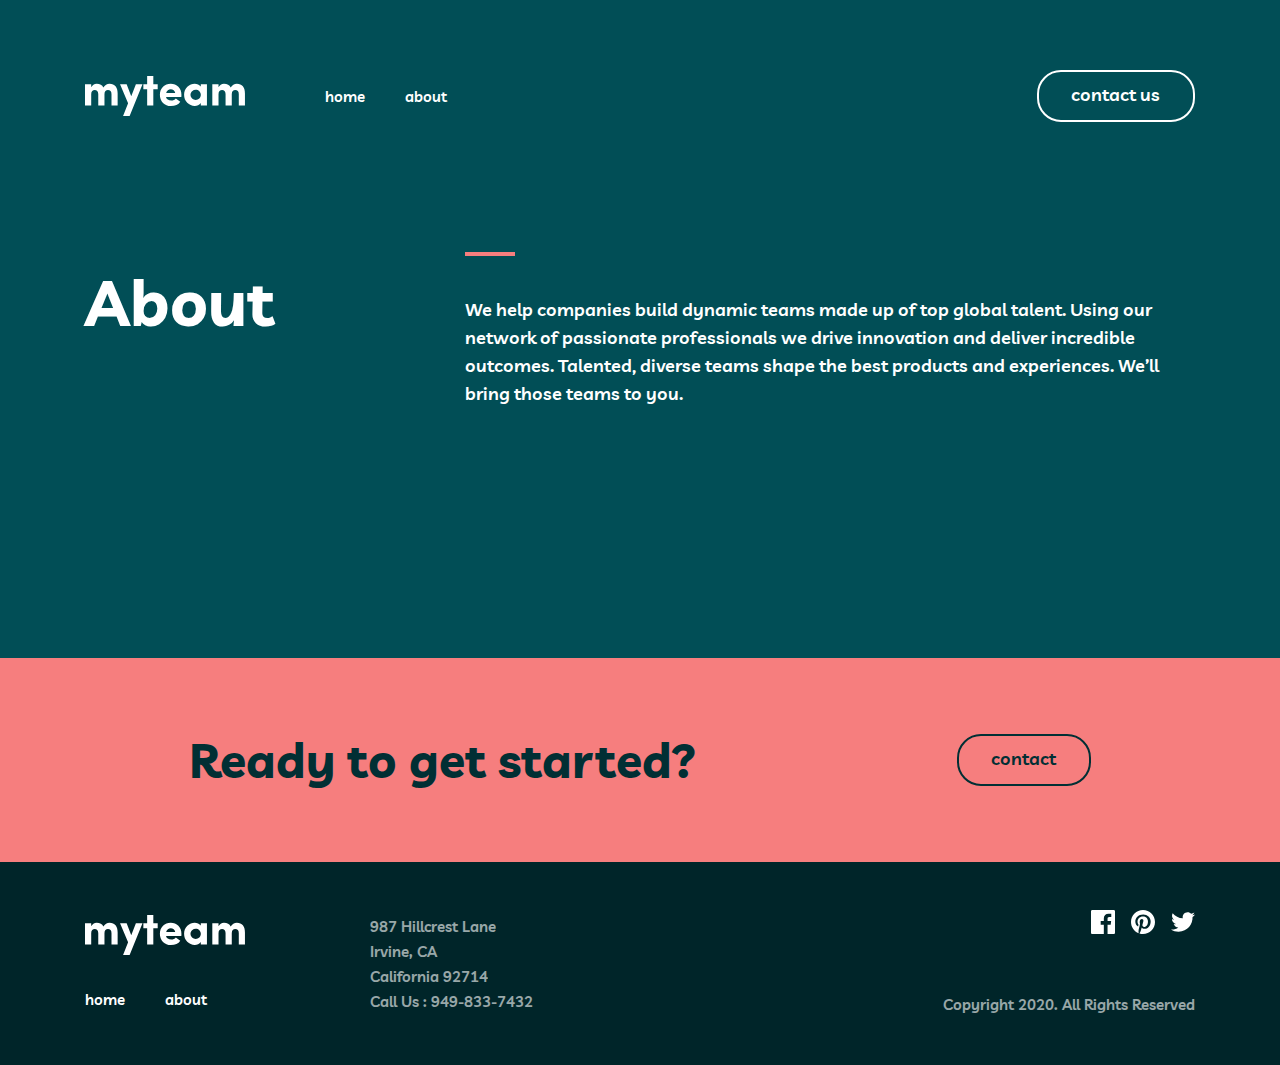
==== about.html @ 760d14e8 "Add global HTMLs of about page" ====
<!DOCTYPE html>
<html lang="en">
<head>
    <meta charset="UTF-8">
    <meta name="viewport" content="width=device-width, initial-scale=1.0">
    <title>About</title>
    
    <!-- Styles -->
    <link rel="stylesheet" href="css/normalize.css">
    <link rel="stylesheet" href="css/styles.css">
</head>
<body>
    <!-- SITE-HEADER -->
    <header class="site-header">
        <div class="site-header__container container">
            <a class="site-header__logo logo" href="index.html">
                <img class="logo__img" src="img/logo.svg" alt="Site logo" width="160" height="40">
            </a>
            <nav class="site-header__sitenav sitenav">
                <ul class="sitenav__list">
                    <li class="sitenav__item"><a class="sitenav__link" href="#">home</a></li>
                    <li class="sitenav__item"><a class="sitenav__link" href="#">about</a></li>
                </ul>
            </nav>
            
            <button class="button button--header">contact us</button>
        </div>
    </header>

    <main class="main-content">
        <!-- HERO -->
        <div class="hero hero-about">
            <div class="hero__container container">
                <h1 class="hero__title hero-about__title">About</h1>
                <div class="hero__info hero-about__info">
                    <div class="line line--red"></div>
                    <p class="hero__info--text hero-about--text">We help companies build dynamic teams made up of top global talent. Using our network of passionate professionals we drive innovation and deliver incredible outcomes. Talented, diverse teams shape the best products and experiences. We’ll bring those teams to you.</p>
                </div>
            </div>
        </div>
        
        
        <!-- CTA -->
        <div class="cta">
            <div class="container cta__container">
                <h2 class="cta__text">Ready to get started?</h2>
                <button class="button button--cta">contact</button>
            </div>
        </div>
    </main>


    <!-- SITE-FOOTER -->
    <footer class="site-footer">
        <div class="site-footer__container container">
            <div class="site-footer__navigator">
                <a class="site-footer__logo logo" href="index.html">
                    <img class="logo__img" src="img/logo.svg" alt="Site logo" width="160" height="40">
                </a>
                <nav class="site-footer__sitenav sitenav">
                    <ul class="sitenav__list">
                        <li class="sitenav__item"><a class="sitenav__link" href="#">home</a></li>
                        <li class="sitenav__item"><a class="sitenav__link" href="#">about</a></li>
                    </ul>
                </nav>
            </div>
            
            <div class="site-footer__address">
                <p class="site-footer__text">987 Hillcrest Lane</p>
                <p class="site-footer__text">Irvine, CA</p>
                <p class="site-footer__text">California 92714</p>
                <p class="site-footer__text">Call Us : 949-833-7432</p>
            </div>
            
            <div class="site-footer__socials socials">
                <ul class="socials__list">
                    <li class="socials__item">
                        <a class="socials__link" href="#">
                            <svg class="socials__icon" width="24" height="24" viewBox="0 0 24 24" fill="none" xmlns="http://www.w3.org/2000/svg">
                                <path d="M22.675 0H1.325C0.593 0 0 0.593 0 1.325V22.676C0 23.407 0.593 24 1.325 24H12.82V14.706H9.692V11.084H12.82V8.413C12.82 5.313 14.713 3.625 17.479 3.625C18.804 3.625 19.942 3.724 20.274 3.768V7.008L18.356 7.009C16.852 7.009 16.561 7.724 16.561 8.772V11.085H20.148L19.681 14.707H16.561V24H22.677C23.407 24 24 23.407 24 22.675V1.325C24 0.593 23.407 0 22.675 0Z" fill="currentColor"/>
                            </svg>
                        </a>
                    </li>
                    <li class="socials__item">
                        <a class="socials__link" href="#">
                            <svg class="socials__icon" width="24" height="24" viewBox="0 0 24 24" fill="none" xmlns="http://www.w3.org/2000/svg">
                                <path d="M12 0C5.373 0 0 5.372 0 12C0 17.084 3.163 21.426 7.627 23.174C7.522 22.225 7.427 20.769 7.669 19.733C7.887 18.796 9.076 13.768 9.076 13.768C9.076 13.768 8.717 13.049 8.717 11.986C8.717 10.318 9.684 9.072 10.888 9.072C11.911 9.072 12.406 9.841 12.406 10.762C12.406 11.791 11.751 13.33 11.412 14.757C11.129 15.951 12.011 16.926 13.189 16.926C15.322 16.926 16.961 14.677 16.961 11.431C16.961 8.558 14.897 6.549 11.949 6.549C8.535 6.549 6.531 9.11 6.531 11.756C6.531 12.787 6.928 13.894 7.424 14.494C7.522 14.613 7.536 14.718 7.507 14.839L7.174 16.199C7.121 16.419 7 16.466 6.772 16.36C5.273 15.662 4.336 13.471 4.336 11.711C4.336 7.926 7.086 4.449 12.265 4.449C16.428 4.449 19.663 7.416 19.663 11.38C19.663 15.516 17.056 18.844 13.436 18.844C12.22 18.844 11.077 18.213 10.686 17.466L9.938 20.319C9.667 21.362 8.936 22.669 8.446 23.465C9.57 23.812 10.763 24 12 24C18.627 24 24 18.627 24 12C24 5.372 18.627 0 12 0Z" fill="currentColor"/>
                            </svg>
                        </a>
                    </li>
                    <li class="socials__item">
                        <a class="socials__link" href="#">
                            <svg class="socials__icon" width="24" height="20" viewBox="0 0 24 20" fill="none" xmlns="http://www.w3.org/2000/svg">
                                <path d="M24 2.55699C23.117 2.94899 22.168 3.21299 21.172 3.33199C22.189 2.72299 22.97 1.75799 23.337 0.607986C22.386 1.17199 21.332 1.58199 20.21 1.80299C19.313 0.845986 18.032 0.247986 16.616 0.247986C13.437 0.247986 11.101 3.21399 11.819 6.29299C7.728 6.08799 4.1 4.12799 1.671 1.14899C0.381 3.36199 1.002 6.25699 3.194 7.72299C2.388 7.69699 1.628 7.47599 0.965 7.10699C0.911 9.38799 2.546 11.522 4.914 11.997C4.221 12.185 3.462 12.229 2.69 12.081C3.316 14.037 5.134 15.46 7.29 15.5C5.22 17.123 2.612 17.848 0 17.54C2.179 18.937 4.768 19.752 7.548 19.752C16.69 19.752 21.855 12.031 21.543 5.10599C22.505 4.41099 23.34 3.54399 24 2.55699Z" fill="currentColor"/>
                            </svg>
                        </a>
                    </li>
                </ul>

                <p class="site-footer__copyright">Copyright 2020. All Rights Reserved</p>
            </div>
        </div>
    </footer>
    <script src="js/main.js"></script>
</body>
</html>
---- css/styles.css ----
:root {
    --font-family: "Livvic", "Arial", sans-serif;
    --text-color: #fff;
    --text-dark: #002529;
    --accent-red: #F67E7E;
    --accent-dark-green: #79C8C7;
    --light-green: #014E56;
    --dark-green:  #012F34;
    --green-light:  #004047;
    --green-dark: #002529;
    
}


/* FONTS */
@font-face {
    font-family: 'Livvic';
    src: url('../fonts/Livvic-Bold.woff2') format('woff2'),
    url('../fonts/Livvic-Bold.woff') format('woff');
    font-weight: bold;
    font-style: normal;
    font-display: swap;
}

@font-face {
    font-family: 'Livvic';
    src: url('../fonts/Livvic-MediumItalic.woff2') format('woff2'),
    url('../fonts/Livvic-MediumItalic.woff') format('woff');
    font-weight: 500;
    font-style: italic;
    font-display: swap;
}

@font-face {
    font-family: 'Livvic';
    src: url('../fonts/Livvic-SemiBold.woff2') format('woff2'),
    url('../fonts/Livvic-SemiBold.woff') format('woff');
    font-weight: 600;
    font-style: normal;
    font-display: swap;
}




/* GLOBAL STYLES */
html {
    height: 100%;
    box-sizing: border-box;
    scroll-behavior: smooth;
}

*,
*::before,
*::after {
    box-sizing: inherit;
}

body {
    display: flex;
    flex-direction: column;
    height: 100%;
    padding: 0;
    margin: 0;
    font-size: 15px;
    line-height: 25px;
    font-family: var(--font-family);
    background-color: var(--light-green);
    font-weight: 600;
    color: var(--text-color);
}

img {
    max-width: 100%;
    height: auto;
}


/* AUTO-FILLS STYLES*/
/* input:-webkit-autofill,
input:-webkit-autofill:hover, 
input:-webkit-autofill:focus,
textarea:-webkit-autofill,
textarea:-webkit-autofill:hover,
textarea:-webkit-autofill:focus,
select:-webkit-autofill,
select:-webkit-autofill:hover,
select:-webkit-autofill:focus {
    border-color: transparent;
    -webkit-text-fill-color: inherit;
    -webkit-box-shadow: 0 0 0px 1000px #fff inset;
} */

/* PLACEHOLDER-STYLES */
/* ::-webkit-input-placeholder,
::-moz-placeholder,
:-ms-input-placeholder,
:-moz-placeholder { 
    color: rgba(52, 49, 61, 0.5);
    opacity: 1;
}  */


/* VISUALLY-HIDDEN */
.visuallyhidden {
    position: absolute;
    width: 1px;
    height: 1px;
    margin: -1px;
    border: 0;
    padding: 0;
    clip: rect(0 0 0 0);
    overflow: hidden;
}

/* CONTAINER */

.container {
    width: 100%;
    max-width: 1150px;
    padding-left: 20px;
    padding-right: 20px;
    margin-right: auto;
    margin-left: auto;
}

/* MAIN-CONTENT */

main {
    flex-grow: 1;
}


/* BUTTON */
.button {
    padding: 9px 33px 11px 32px;
    border: 2px solid var(--text-color);
    border-radius: 24px;
    background-color: transparent;
    font-size: 18px;
    font-style: normal;
    font-weight: 600;
    line-height: 28px;
}

.button--header {
    color: var(--text-color);
    border-color: var(--text-color);
}

.button--header:hover {
    background-color: var(--text-color);
    color: var(--text-dark);
}

.button--header:active {
    opacity: 0.6;
}

.button--cta {
    color: var(--dark-green);
    border-color: var(--dark-green);
}

.button--cta:hover {
    background-color: var(--dark-green);
    color: var(--text-color);
}

.button--cta:active {
    opacity: 0.6;
}

/* LOGO */
.logo {
    display: inline-block;
}

.logo:hover {
    opacity: 0.8;
}

.logo:active {
    opacity: 0.6;
}

.logo__img {
    display: block;
    width: 160px;
    height: 40px;
    object-fit: contain;
}


/* LINE */
.line {
    width: 50px;
    height: 4px;
}

.line--green {
    background-color: #79C8C7;
}

.line--red {
    background-color: var(--accent-red);
}



/* SITE-HEADER */
.site-header {
    padding-top: 70px;
    padding-bottom: 130px;
}

.site-header__container {
    display: flex;
    align-items: center;
}

.site-header__logo {
    margin-right: 80px;
}
.site-header__inner {
    display: flex;
    align-items: center;
}

/* SITENAV */
.site-header__sitenav {
    margin-right: auto;
}

.sitenav__list {
    display: flex;
    padding: 0;
    margin: 0;
    list-style: none;
}

.sitenav__item:not(:last-child) {
    margin-right: 40px;
}

.sitenav__link {
    display: block;
    text-decoration: none;
    color: var(--text-color);
}

.sitenav__link:hover {
    color: var(--accent-red);
}

.sitenav__link:active {
    opacity: 0.6;
}


/* HERO */
.hero {
    padding-bottom: 250px;
}

.hero__container {
    display: flex;
}
.hero__title {
    width: 635px;
    margin-top: 0;
    margin-bottom: 0;
    font-size: 100px;
    font-style: normal;
    font-weight: 700;
    line-height: 100px;
}
.hero__title--strong {
    color: var(--accent-red);
}

.hero-about__title {
    font-size: 64px;
}

.hero-about__title {
    width: 350px;
    margin-right: 30px;
}

.hero__info {
    width: 445px;
    flex-shrink: 1;
}

.hero-about__info {
    width: 730px;
    flex-shrink: 1;
}

.hero__info--text {
    margin-top: 80px;
    margin-bottom: 0;
    font-size: 18px;
    font-style: normal;
    font-weight: 600;
    line-height: 28px; 
}

.hero-about--text {
    margin-top: 40px;
}



/* FEATURES */
.features {
    padding-top: 140px;
    padding-bottom: 140px;
    background-color: var(--dark-green);
}

.features__inner {
    display: flex;
}

.features__title {
    margin-right: 125px;
    margin-top: 54px;
    margin-bottom: 0;
    font-size: 48px;
    font-style: normal;
    font-weight: 700;
    line-height: 48px;
}

.features__list {
    padding: 0;
    margin: 0;
    margin-top: 54px;
    list-style: none;
    flex-direction: column;
}
.features__item:not(:last-child) {
    margin-bottom: 32px;
}

.feature {
    display: flex;
}

.feature__img {
    width: 72px;
    height: 72px;
    margin-right: 24px;
    object-fit: cover;
}

.feature__title {
    margin-top: 0;
    margin-bottom: 0;
    color: var(--accent-red);
    font-size: 18px;
    font-style: normal;
    font-weight: 700;
    line-height: 28px;
}
.feature__text {
    margin-top: 16px;
    margin-bottom: 0;
    font-style: normal;
}


/* STORIES */
.stories {
    padding-top: 140px;
    padding-bottom: 150px;
    background-color: var(--green-light);
}

.stories__title {
    margin-top: 0;
    margin-bottom: 56px;
    text-align: center;
    font-size: 48px;
    font-style: normal;
    font-weight: 700;
    line-height: 48px;
}

.stories__strong {
    color: var(--accent-dark-green);
}

.stories__list {
    display: flex;
    padding: 0;
    margin: 0;
    list-style: none;
}
.stories__item:not(:last-child) {
    margin-right: 30px;
}

.story {
    text-align: center;
}

.story__text {
    margin-top: 0;
    margin-bottom: 0;
    font-style: normal;
}

.story__name {
    margin-top: 24px;
    margin-bottom: 2px;
    color: var(--accent-dark-green);
    font-size: 18px;
    font-style: normal;
    font-weight: 700;
    line-height: 28px;
}
.story__position {
    margin-top: 0;
    margin-bottom: 32px;
    font-size: 13px;
    font-style: italic;
    font-weight: 500;
    line-height: 18px;
}

.story__img {
    width: 62px;
    height: 62px;
    object-fit: cover;
    border-radius: 62px;
    border: 2px solid #C4FFFE;
}


/* CTA */
.cta {
    padding-top: 76px;
    padding-bottom: 76px;
    background-color: var(--accent-red);
}
.cta__container {
    display: flex;
    align-items: center;
    justify-content: center;
}
.cta__text {
    margin-top: 0;
    margin-bottom: 0;
    margin-right: 260px;
    color: var(--dark-green);
    font-size: 48px;
    font-style: normal;
    font-weight: 700;
    line-height: 48px;
}


/* SITE-FOOTER */
.site-footer {
    padding-top: 48px;
    padding-bottom: 48px;
    background-color: var(--green-dark);
}
.site-footer__container {
    display: flex;
    align-items: center;
}

.site-footer__navigator {
    margin-right: 125px;
}

.site-footer__sitenav {
    margin-top: 25px;
}

.site-footer__address {
    flex-direction: column;
    margin-right: auto;
}

.site-footer__text {
    margin: 0;
    opacity: 0.6;
}

.socials__list {
    display: flex;
    align-items: center;
    justify-content: end;
    padding: 0;
    margin: 0;
    list-style: none;
}
.socials__item:not(:last-child) {
    margin-right: 16px;
}
.socials__link {
    color: #fff;
}

.socials__link:hover {
    color: var(--accent-red);
}

.socials__link:active {
    opacity: 0.6;
}

.site-footer__copyright {
    margin-top: 51px;
    margin-bottom: 0;
    text-align: right;
    opacity: 0.6;
}
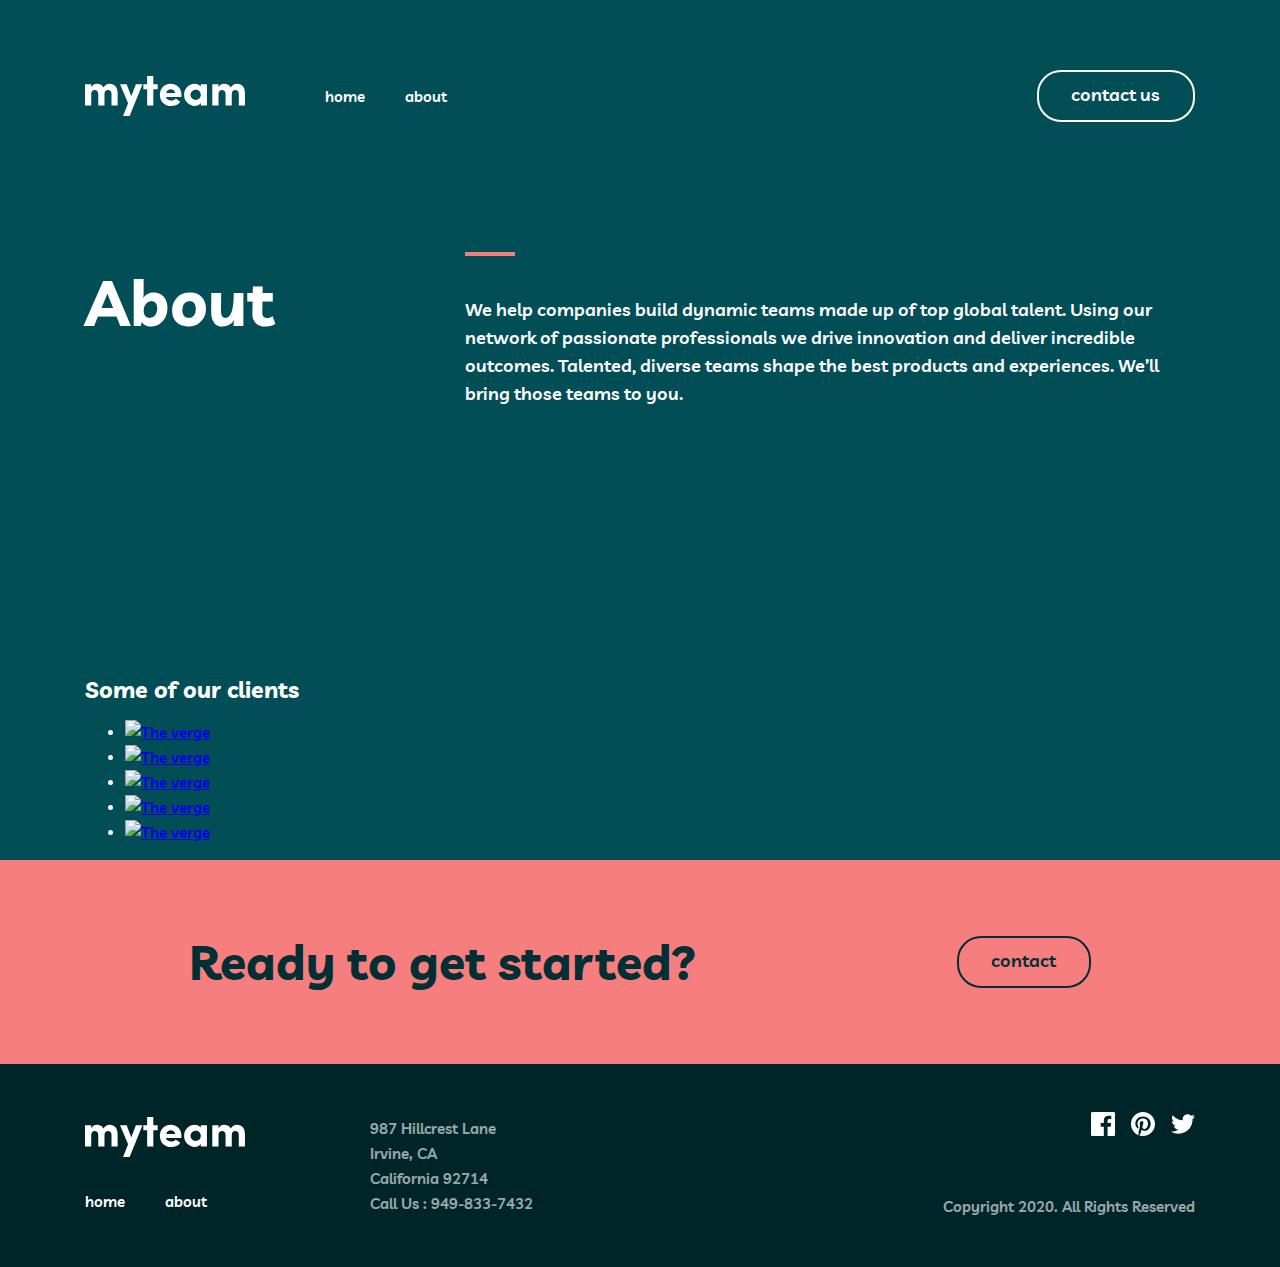
==== commit aaff7111: "Add clients" ====
--- a/about.html
+++ b/about.html
@@ -18,15 +18,15 @@
             </a>
             <nav class="site-header__sitenav sitenav">
                 <ul class="sitenav__list">
-                    <li class="sitenav__item"><a class="sitenav__link" href="#">home</a></li>
-                    <li class="sitenav__item"><a class="sitenav__link" href="#">about</a></li>
+                    <li class="sitenav__item"><a class="sitenav__link" href="index.html">home</a></li>
+                    <li class="sitenav__item"><a class="sitenav__link" href="about.html">about</a></li>
                 </ul>
             </nav>
             
             <button class="button button--header">contact us</button>
         </div>
     </header>
-
+    
     <main class="main-content">
         <!-- HERO -->
         <div class="hero hero-about">
@@ -40,6 +40,41 @@
         </div>
         
         
+        <!-- CLIENTS -->
+        <div class="clients">
+            <div class="container">
+                <h2 class="clients__title">Some of our clients</h2>
+                <ul class="clients__list">
+                    <li class="clients__item">
+                        <a class="clients__links" href="#">
+                            <img class="clients__img" src="img/the-verge.png" alt="The verge" width="165" height="28" srcset="img/the-verge.png 1x, img/the-verge@2x.png 2x">
+                        </a>
+                    </li>
+                    <li class="clients__item">
+                        <a class="clients__links" href="#">
+                            <img class="clients__img" src="img/the-jakarta-post.png" alt="The verge" width="184" height="23" srcset="img/the-jakarta-post.png 1x, img/the-jakarta-post@2x.png 2x">
+                        </a>
+                    </li>
+                    <li class="clients__item">
+                        <a class="clients__links" href="#">
+                            <img class="clients__img" src="img/the-guardian.png" alt="The verge" width="180" height="28" srcset="img/the-guardian.png 1x, img/the-guardian@2x.png 2x">
+                        </a>
+                    </li>
+                    <li class="clients__item">
+                        <a class="clients__links" href="#">
+                            <img class="clients__img" src="img/techradar.png" alt="The verge" width="165" height="28" srcset="img/techradar.png 1x, img/techradar@2x.png 2x">
+                        </a>
+                    </li>
+                    <li class="clients__item">
+                        <a class="clients__links" href="#">
+                            <img class="clients__img" src="img/gadgets-now.png" alt="The verge" width="98" height="45" srcset="img/gadgets-now.png 1x, img/gadgets-now@2x.png 2x">
+                        </a>
+                    </li>
+                </ul>
+            </div>
+        </div>
+        
+        
         <!-- CTA -->
         <div class="cta">
             <div class="container cta__container">
@@ -48,8 +83,8 @@
             </div>
         </div>
     </main>
-
-
+    
+    
     <!-- SITE-FOOTER -->
     <footer class="site-footer">
         <div class="site-footer__container container">
@@ -96,7 +131,7 @@
                         </a>
                     </li>
                 </ul>
-
+                
                 <p class="site-footer__copyright">Copyright 2020. All Rights Reserved</p>
             </div>
         </div>
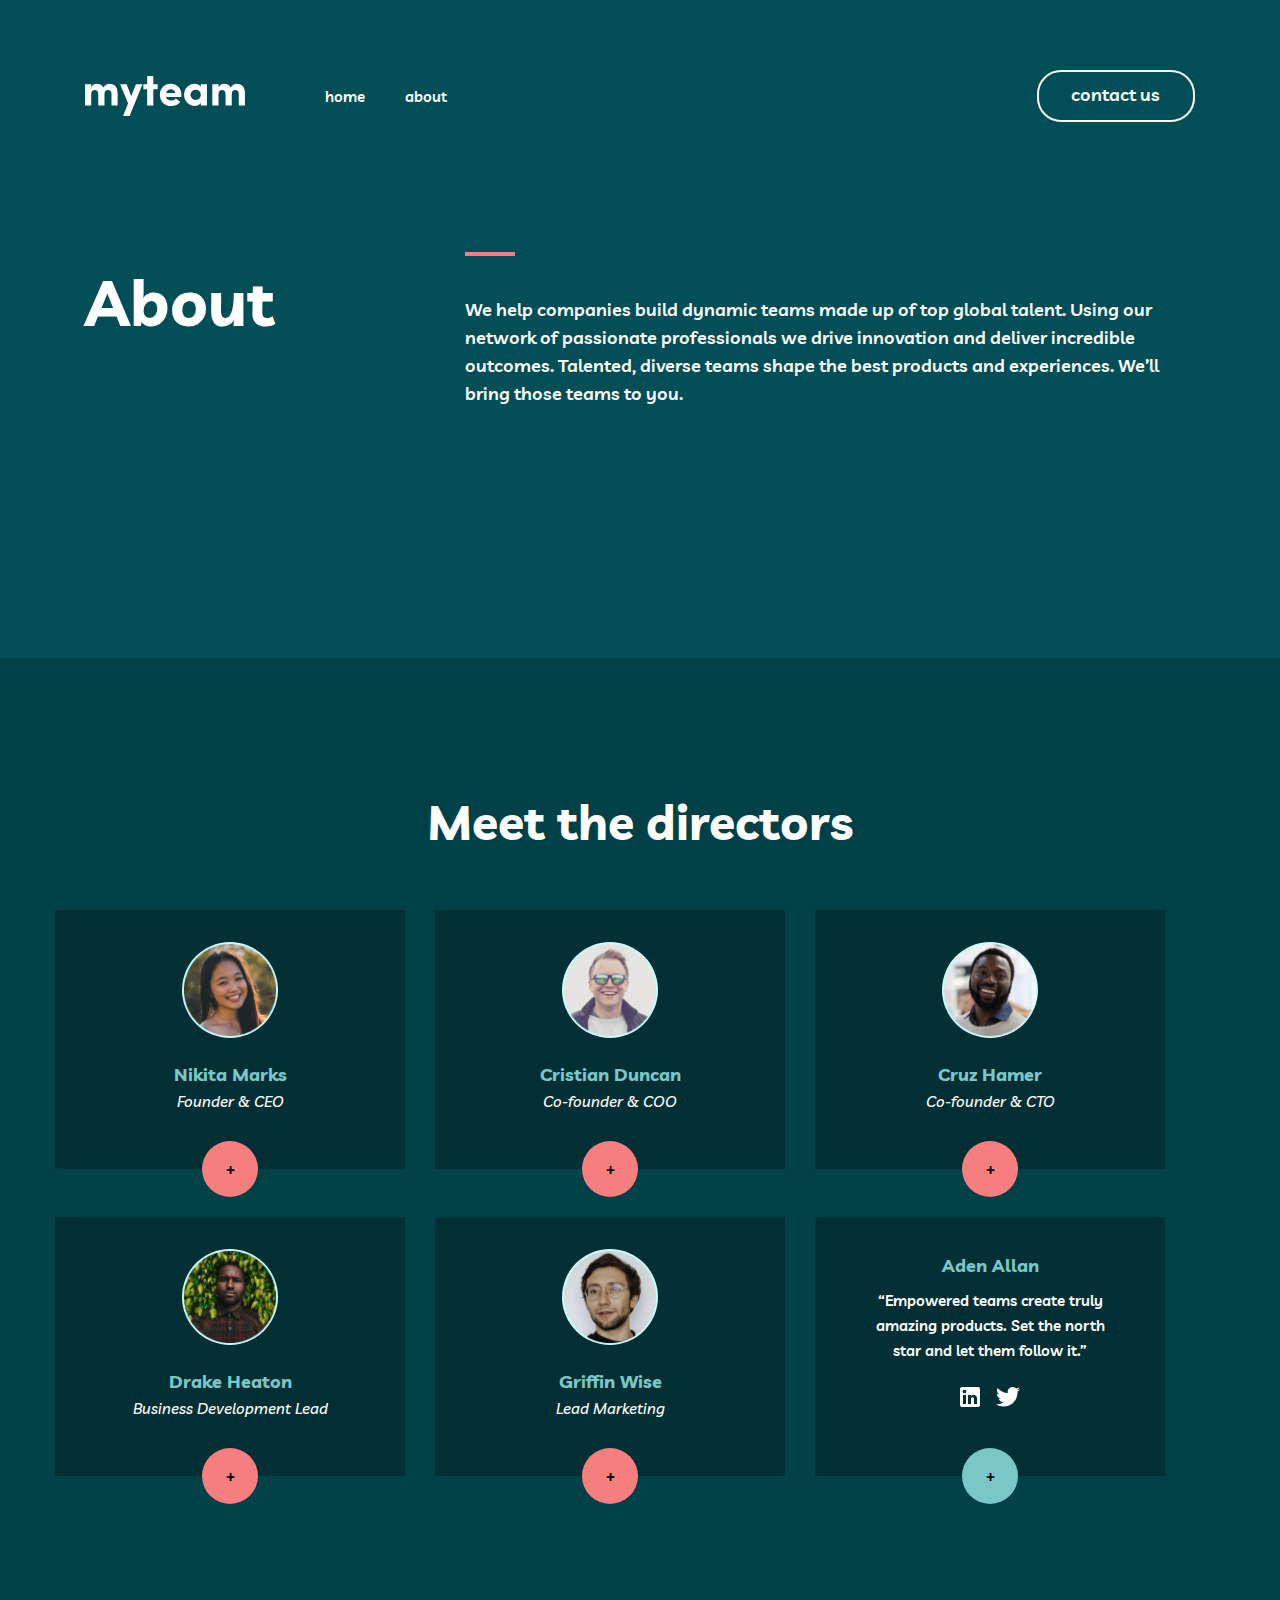
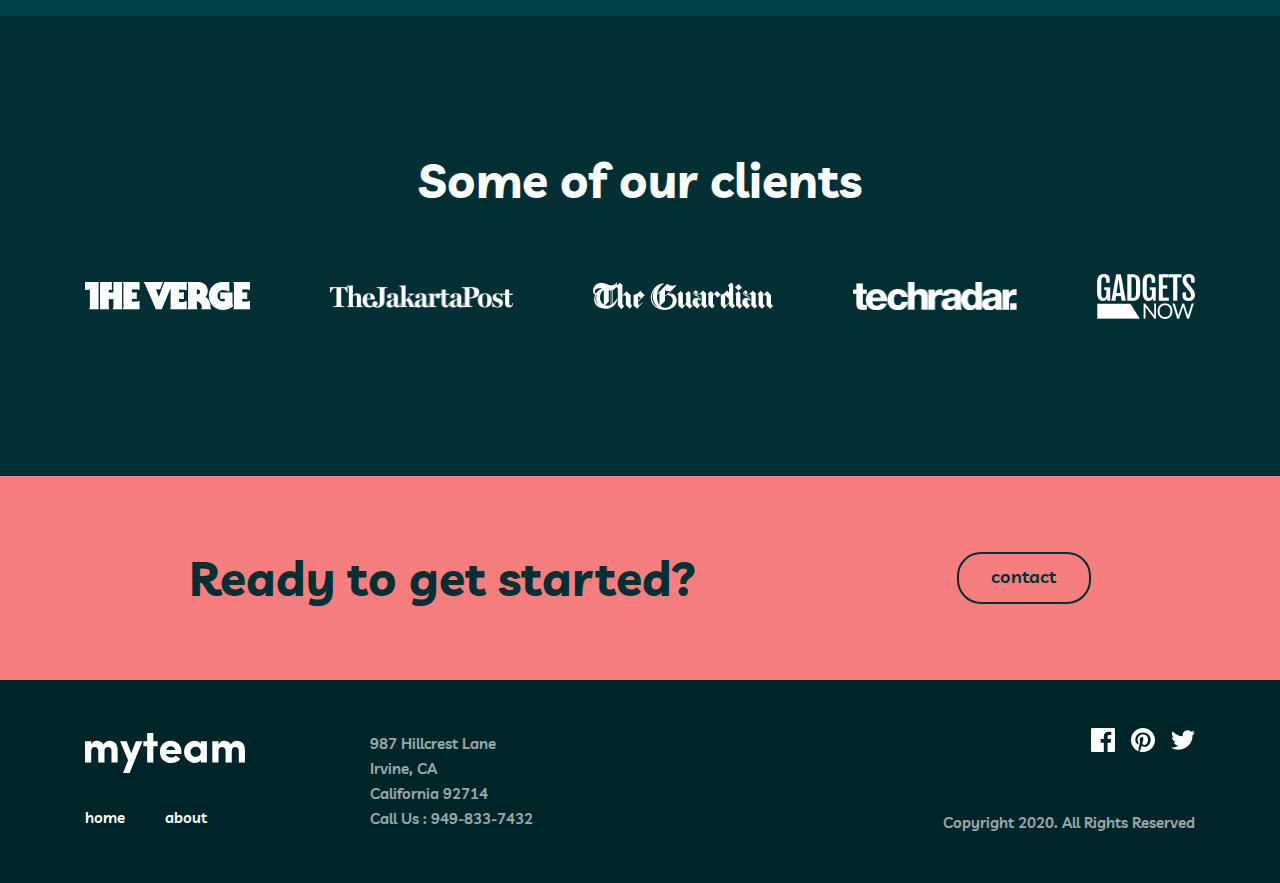
==== commit 1c5ad920: "Add directors" ====
--- a/about.html
+++ b/about.html
@@ -40,6 +40,69 @@
         </div>
         
         
+        <!-- DIRECTORS -->
+        <div class="directors">
+            <div class="container">
+                <h2 class="directors__title">Meet the directors</h2>
+                <ul class="directors__list">
+                    <li class="directors__item director">
+                        <img class="director__img" src="img/nikita.jpg" alt="Nikita Marks" width="96" height="96" srcset="img/nikita.jpg 1x, img/nikita@2x.jpg 2x">
+                        <h5 class="director__name">Nikita Marks</h5>
+                        <p class="director__position">Founder & CEO</p>
+                        <button  class="director__button">+</button>
+                    </li>
+                    <li class="directors__item director">
+                        <img class="director__img" src="img/cristian.jpg" alt="Cristian Duncan" width="96" height="96" srcset="img/cristian.jpg 1x, img/cristian@2x.jpg 2x">
+                        <h5 class="director__name">Cristian Duncan</h5>
+                        <p class="director__position">Co-founder & COO</p>
+                        <button  class="director__button">+</button>
+                    </li>
+                    <li class="directors__item director">
+                        <img class="director__img" src="img/cruz.jpg" alt="Cruz Hamer" width="96" height="96" srcset="img/cruz.jpg 1x, img/cruz@2x.jpg 2x">
+                        <h5 class="director__name">Cruz Hamer</h5>
+                        <p class="director__position">Co-founder & CTO</p>
+                        <button  class="director__button">+</button>
+                    </li>
+                    <li class="directors__item director">
+                        <img class="director__img" src="img/drake.jpg" alt="Drake Heaton" width="96" height="96" srcset="img/drake.jpg 1x, img/drake@2x.jpg 2x">
+                        <h5 class="director__name">Drake Heaton</h5>
+                        <p class="director__position">Business Development Lead</p>
+                        <button  class="director__button">+</button>
+                    </li>
+                    <li class="directors__item director">
+                        <img class="director__img" src="img/griffin.jpg" alt="Griffin Wise" width="96" height="96" srcset="img/griffin.jpg 1x, img/griffin@2x.jpg 2x">
+                        <h5 class="director__name">Griffin Wise</h5>
+                        <p class="director__position">Lead Marketing</p>
+                        <button  class="director__button">+</button>
+                    </li>
+                    <li class="directors__item director director__different">
+                        <h5 class="director__name director__name--different">Aden Allan</h5>
+                        <p class="director__text">“Empowered teams create truly amazing products. Set the north star and let them follow it.”</p>
+                        <ul class="director__socials--list">
+                            <li class="director__socials--item">
+                                <a class="director__socials--link" href="#">
+                                    <svg class="director__socials--icon" width="20" height="20" viewBox="0 0 20 20" fill="none" xmlns="http://www.w3.org/2000/svg">
+                                        <g id="icon-linkedin">
+                                            <path id="Shape" fill-rule="evenodd" clip-rule="evenodd" d="M2 0H18C19.1 0 20 0.9 20 2V18C20 19.1 19.1 20 18 20H2C0.9 20 0 19.1 0 18V2C0 0.9 0.9 0 2 0ZM6 17V8H3V17H6ZM4.5 6.3C3.5 6.3 2.7 5.5 2.7 4.5C2.7 3.5 3.5 2.7 4.5 2.7C5.5 2.7 6.3 3.5 6.3 4.5C6.3 5.5 5.5 6.3 4.5 6.3ZM14 17H17V11.3C17 9.4 15.4 7.8 13.5 7.8C12.6 7.8 11.5 8.4 11 9.2V8H8V17H11V11.7C11 10.9 11.7 10.2 12.5 10.2C13.3 10.2 14 10.9 14 11.7V17Z" fill="currentColor"/>
+                                        </g>
+                                    </svg>
+                                </a>
+                            </li>
+                            <li class="director__socials--item">
+                                <a class="director__socials--link" href="#">
+                                    <svg class="director__socials--icon" width="24" height="20" viewBox="0 0 24 20" fill="none" xmlns="http://www.w3.org/2000/svg">
+                                        <path d="M24 2.309C23.117 2.701 22.168 2.965 21.172 3.084C22.189 2.475 22.97 1.51 23.337 0.36C22.386 0.924 21.332 1.334 20.21 1.555C19.313 0.598 18.032 0 16.616 0C13.437 0 11.101 2.966 11.819 6.045C7.728 5.84 4.1 3.88 1.671 0.901C0.381 3.114 1.002 6.009 3.194 7.475C2.388 7.449 1.628 7.228 0.965 6.859C0.911 9.14 2.546 11.274 4.914 11.749C4.221 11.937 3.462 11.981 2.69 11.833C3.316 13.789 5.134 15.212 7.29 15.252C5.22 16.875 2.612 17.6 0 17.292C2.179 18.689 4.768 19.504 7.548 19.504C16.69 19.504 21.855 11.783 21.543 4.858C22.505 4.163 23.34 3.296 24 2.309Z" fill="currentColor"/>
+                                    </svg>
+                                </a>
+                            </li>
+                        </ul>
+                        <button  class="director__button director__button--different">+</button>
+                    </li>
+                </ul>
+            </div>
+        </div>
+        
+        
         <!-- CLIENTS -->
         <div class="clients">
             <div class="container">
--- a/css/styles.css
+++ b/css/styles.css
@@ -521,3 +521,188 @@
     text-align: right;
     opacity: 0.6;
 }
+
+
+
+/* ABOUT PAGE*/
+
+/* CLIENTS */
+.clients {
+    padding-top: 140px;
+    padding-bottom: 150px;
+    background-color: var(--dark-green);
+}
+
+.clients__title {
+    margin-top: 0;
+    margin-bottom: 70px;
+    text-align: center;
+    font-size: 48px;
+    font-style: normal;
+    font-weight: 700;
+    line-height: 48px;
+}
+
+.clients__list {
+    display: flex;
+    align-items: center;
+    margin: 0;
+    padding: 0;
+    list-style: none;
+}
+.clients__item:not(:last-child) {
+    margin-right: 80px;
+}
+
+.clients__links:hover {
+    opacity: 0.8;
+}
+
+.clients__links:active {
+    opacity: 0.6;
+}
+
+.clients__img {
+    width: 100%;
+    max-width: 184px;
+    max-height: 45px;
+}
+
+
+
+/* DIRECTORS */
+.directors {
+    padding-top: 140px;
+    padding-bottom: 92px;
+    background-color: var(--green-light);
+}
+
+.directors__title {
+    margin-top: 0;
+    margin-bottom: 64px;
+    text-align: center;
+    font-size: 48px;
+    font-style: normal;
+    font-weight: 700;
+    line-height: 48px; 
+}
+.directors__list {
+    display: flex;
+    flex-wrap: wrap;
+    margin: 0;
+    padding: 0;
+    margin-left: -30px;
+    list-style: none;
+}
+.directors__item {
+    width: 350px;
+    margin-right: 30px;
+    margin-bottom: 48px;
+}
+
+.director {
+    position: relative;
+    padding-top: 32px;
+    padding-bottom: 55px;
+    background-color: var(--dark-green);
+    text-align: center;
+}
+
+.director__different {
+    padding-right: 48px;
+    padding-left: 48px;
+}
+
+.director__img {
+    width: 96px;
+    height: 96px;
+    margin-bottom: 16px;
+    border-radius: 96px;
+    object-fit: cover;
+}
+
+.director__name {
+    margin-top: 0;
+    margin-bottom: 0;
+    font-size: 18px;
+    font-style: normal;
+    font-weight: 700;
+    line-height: 28px; 
+    color: var(--accent-dark-green);
+}
+
+.director__position {
+    margin: 0;
+    font-size: 15px;
+    font-style: italic;
+    font-weight: 500;
+    line-height: 25px; 
+}
+
+.director__button {
+    position: absolute;
+    right: 147px;
+    bottom: 0;
+    transform: translateY(50%);
+    width: 56px;
+    height: 56px;
+    border-radius: 56px;
+    border: 0;
+    background-color: var(--accent-red);
+}
+
+.director__button:hover {
+    background-color: var(--accent-dark-green);
+}
+
+.director__button:active {
+    opacity: 0.6;
+}
+
+.director__button--different {
+    background-color: var(--accent-dark-green);
+}
+
+.director__button--different:hover {
+    background-color: var(--accent-red);
+}
+
+.director__button--different:active {
+    opacity: 0.6;
+}
+
+.director__name--different {
+    margin-top: 3px;
+}
+
+.director__text {
+    margin-top: 8px;
+    margin-bottom: 24px;
+}
+
+.director__socials--list {
+    display: flex;
+    align-items: center;
+    justify-content: center;
+    padding: 0;
+    margin: 0;
+    list-style: none;
+}
+
+.director__socials--item:not(:last-child) {
+    margin-right: 16px;
+}
+
+.director__socials--link {
+    color: var(--text-color);
+}
+
+.director__socials--link:hover  {
+    color: var(--accent-red);
+}
+
+.director__socials--link:hover  {
+    opacity: 0.6;
+}
+.director__socials--icon {
+}
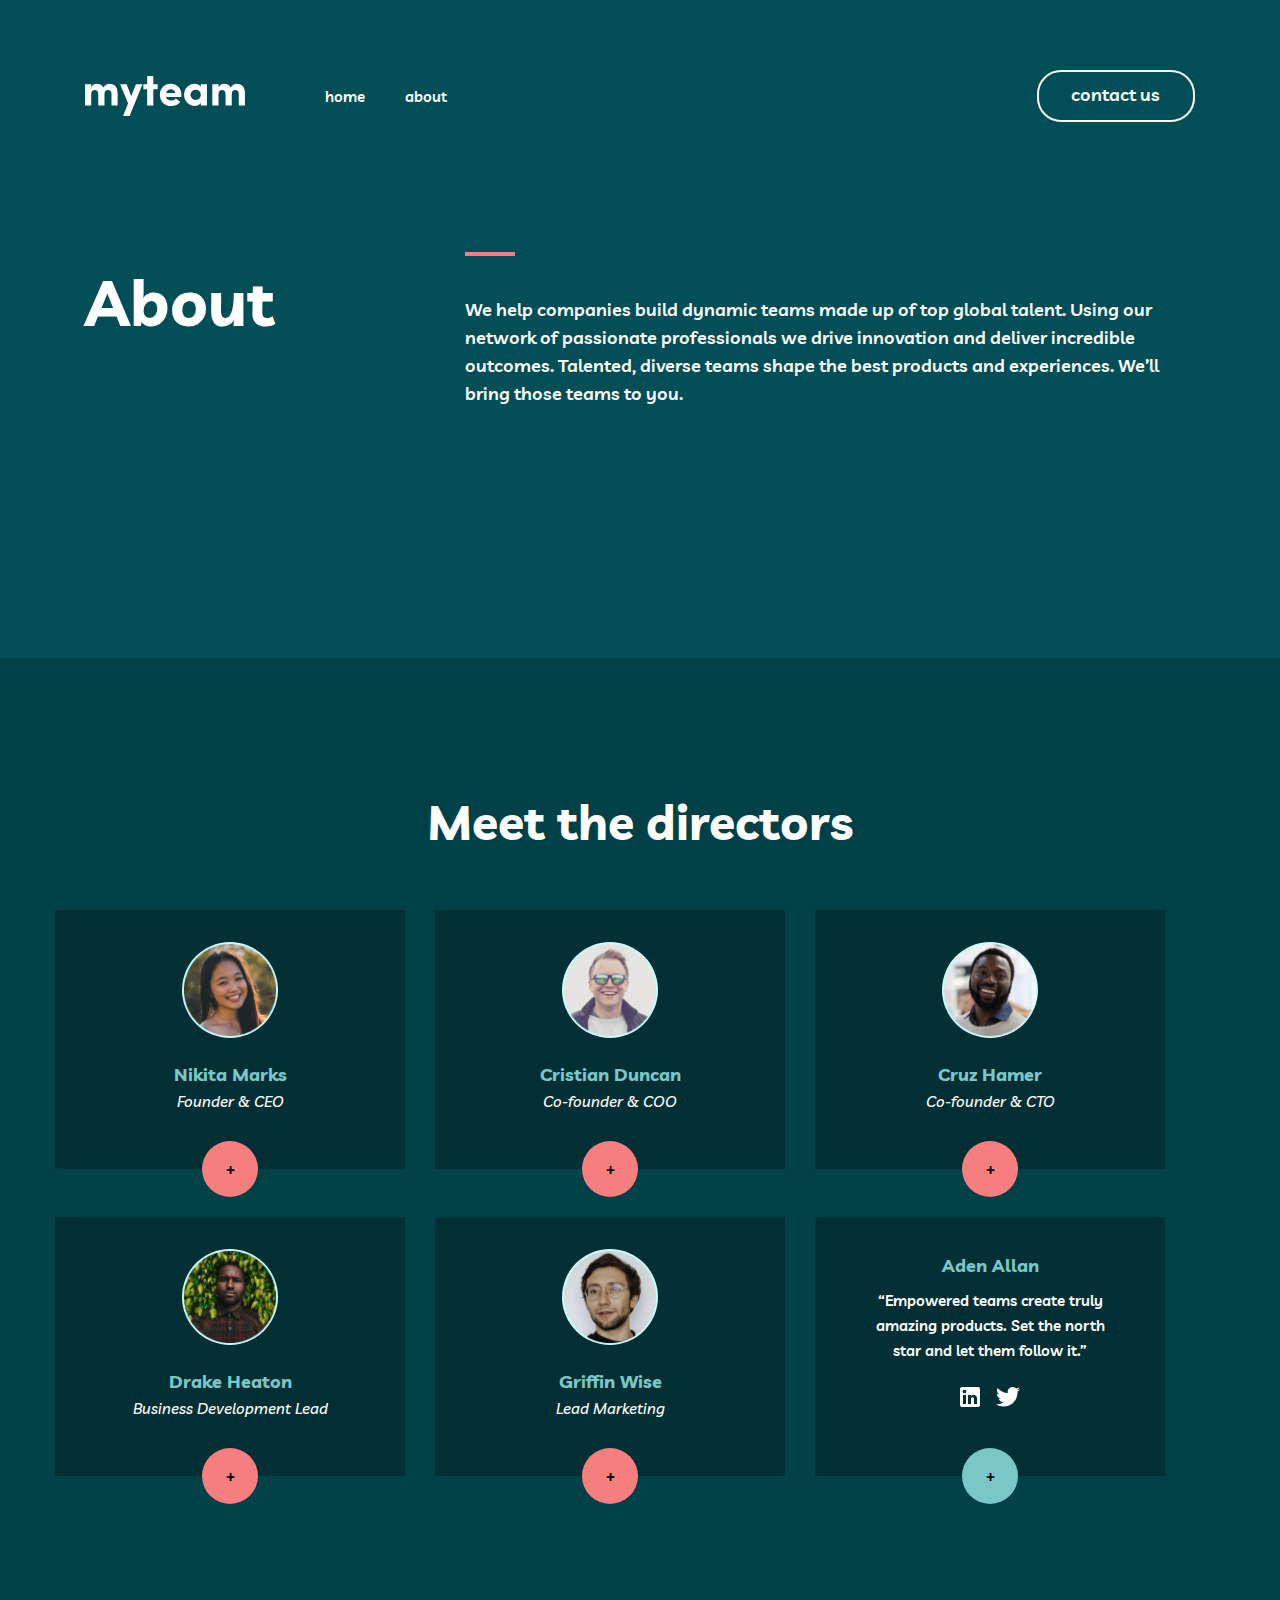
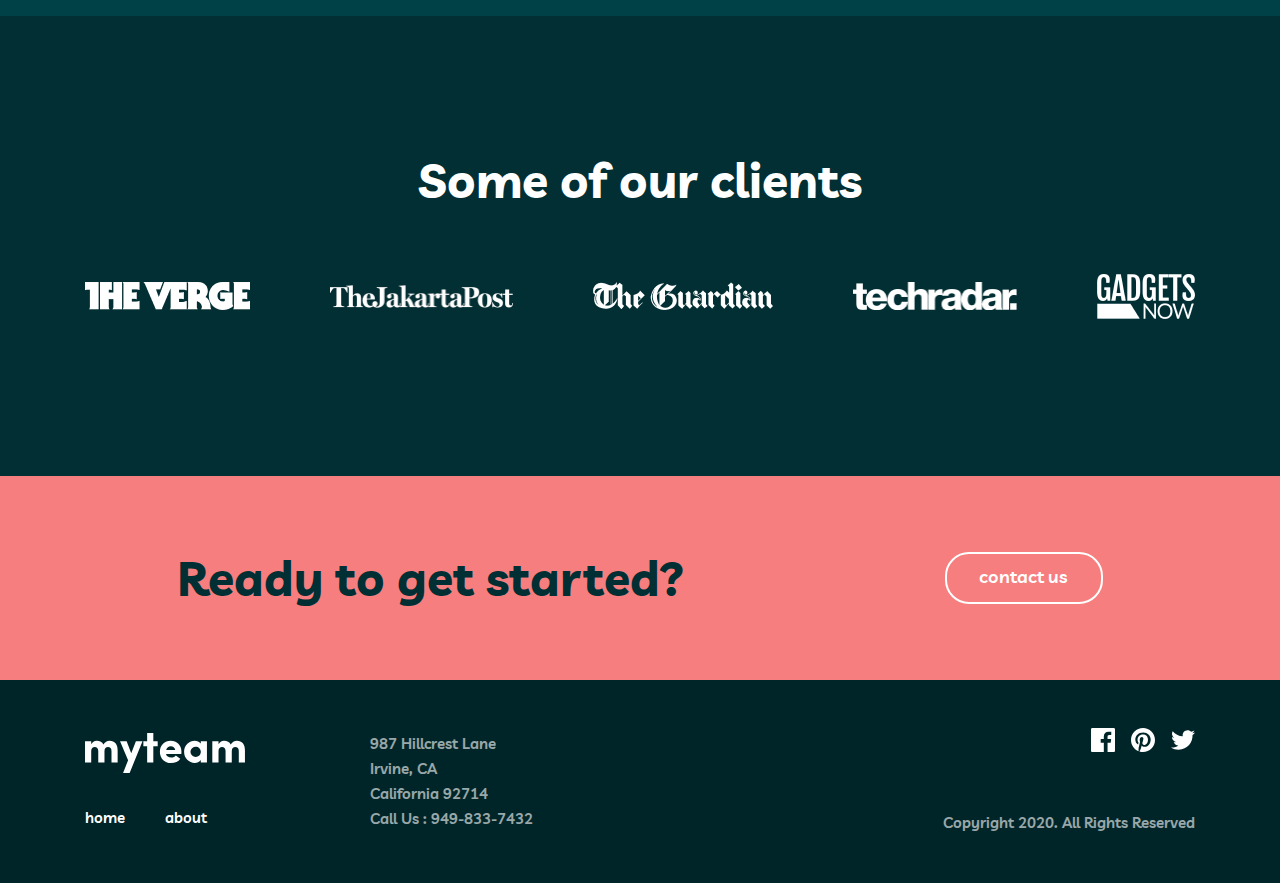
==== commit f0ce0c45: "Add contact and links of page" ====
--- a/about.html
+++ b/about.html
@@ -23,7 +23,7 @@
                 </ul>
             </nav>
             
-            <button class="button button--header">contact us</button>
+            <a class="button button--header" href="contact.html">contact us</a>
         </div>
     </header>
     
@@ -142,7 +142,7 @@
         <div class="cta">
             <div class="container cta__container">
                 <h2 class="cta__text">Ready to get started?</h2>
-                <button class="button button--cta">contact</button>
+                <a class="button button--header" href="contact.html">contact us</a>
             </div>
         </div>
     </main>
--- a/css/styles.css
+++ b/css/styles.css
@@ -141,6 +141,7 @@
     font-style: normal;
     font-weight: 600;
     line-height: 28px;
+    text-decoration: none;
 }
 
 .button--header {
@@ -704,5 +705,125 @@
 .director__socials--link:hover  {
     opacity: 0.6;
 }
-.director__socials--icon {
-}
+
+
+
+/* CONTACTS */
+.contacts {
+    padding-bottom: 128px;
+}
+
+.contacts__container {
+    display: flex;
+}
+
+.contacts__content {
+    width: 445px;
+    margin-right: 32px;
+}
+
+.contacts__title {
+    margin-top: 0;
+    margin-bottom: 0;
+    font-size: 64px;
+    font-style: normal;
+    font-weight: 700;
+    line-height: 100px;
+}
+
+.contacts__subtitle {
+    margin-top: 16px;
+    margin-bottom: 32px;
+    color: var(--accent-red);
+    font-size: 32px;
+    font-style: normal;
+    font-weight: 700;
+    line-height: 48px;
+}
+
+.contacts__list {
+    padding: 0;
+    margin: 0;
+    list-style: none;
+}
+
+.contact__item {
+    display: flex;
+    align-items: center;
+}
+
+.contact__item:not(:last-child) {
+    margin-bottom: 8px;
+}
+
+
+.contact__img {
+    width: 72px;
+    height: 72px;
+    object-fit: contain;
+    margin-right: 23px;
+}
+
+.contact__text {
+    margin-top: 0;
+    margin-bottom: 0;
+    font-size: 18px;
+    font-style: normal;
+    font-weight: 700;
+    line-height: 28px; 
+}
+
+.contacts__form {
+    flex-direction: column;
+    width: 540px;
+}
+
+.contacts__input--wrapper {
+}
+
+.contacts__input {
+    width: 540px;
+    padding-top: 24px;
+    padding-left: 14px;
+    padding-bottom: 16px;
+    background-color: transparent;
+    border: 0;
+    border-bottom: 1px solid var(--text-color);
+    font-style: normal;
+    letter-spacing: -0.115px;
+    color: var(--text-color);
+    opacity: 0.6;
+}
+
+
+.contacts__textarea {
+    width: 540px;
+    padding-top: 24px;
+    padding-left: 14px;
+    padding-bottom: 58px;
+    margin-bottom: 24px;
+    background-color: transparent;
+    border: 0;
+    border-bottom: 1px solid var(--text-color);
+    opacity: 0.6;
+}
+
+.contacts__button {
+    padding: 9px 32px 11px;
+    border-radius: 24px;
+    border: 2px solid var(--text-color);
+    font-size: 18px;
+    font-style: normal;
+    font-weight: 600;
+    line-height: 28px;
+    color: var(--green-light);
+}
+
+.contacts__button:hover {
+    background-color: transparent;
+    color: var(--text-color);
+}
+
+.contacts__button:active {
+    opacity: 0.6;
+}
